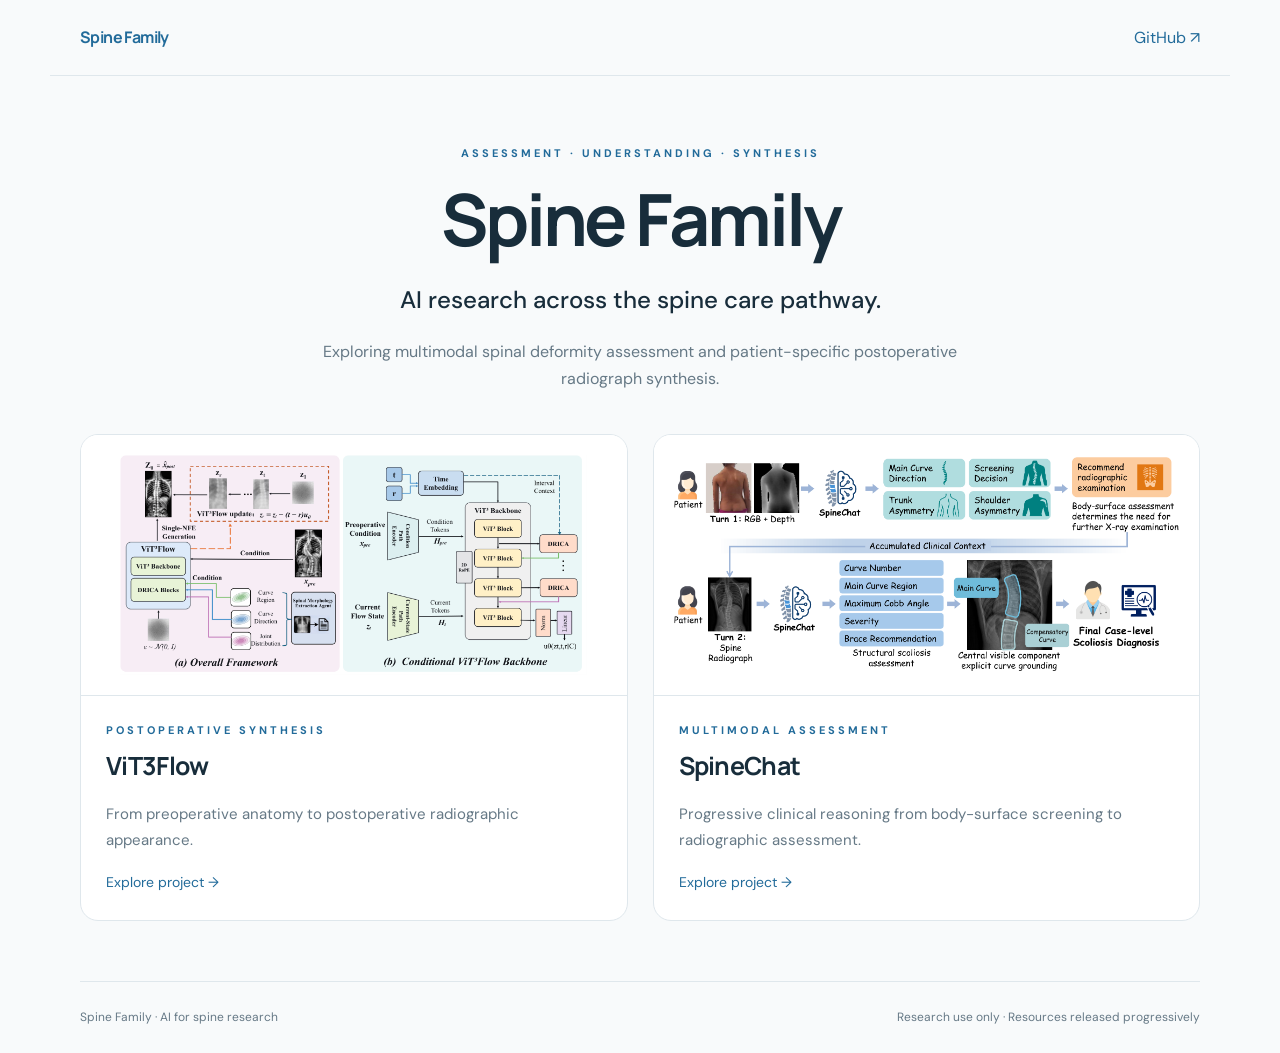
==== docs/index.html @ af9dc241 "Present Spine Family with dedicated visual project pages" ====
<!doctype html><html lang="en"><head><meta charset="utf-8"><meta name="viewport" content="width=device-width,initial-scale=1"><meta name="description" content="Spine Family — Spine Family research projects"><title>Spine Family | Spine Family</title><link rel="stylesheet" href="assets/style.css"></head><body><nav><a href="index.html"><strong>Spine Family</strong></a><a href="https://github.com/Tomry1114/Spine-Family">GitHub ↗</a></nav><main><section class="hero"><div class="eyebrow">Assessment · Understanding · Synthesis</div><h1>Spine Family</h1><p class="subtitle">AI research across the spine care pathway.</p><p class="intro">Exploring multimodal spinal deformity assessment and patient-specific postoperative radiograph synthesis.</p></section><section class="grid"><a class="card" href="vit3flow.html"><div class="card-img"><img src="assets/vit3flow.png" alt="ViT3Flow graphical abstract"></div><div class="card-copy"><div class="eyebrow">Postoperative synthesis</div><h2>ViT3Flow</h2><p>From preoperative anatomy to postoperative radiographic appearance.</p><span class="arrow">Explore project →</span></div></a><a class="card" href="spinechat.html"><div class="card-img"><img src="assets/spinechat.png" alt="SpineChat graphical abstract"></div><div class="card-copy"><div class="eyebrow">Multimodal assessment</div><h2>SpineChat</h2><p>Progressive clinical reasoning from body-surface screening to radiographic assessment.</p><span class="arrow">Explore project →</span></div></a></section></main><footer><span>Spine Family · AI for spine research</span><span>Research use only · Resources released progressively</span></footer></body></html>
---- docs/assets/style.css ----
@import url('https://fonts.googleapis.com/css2?family=DM+Sans:wght@400;500;600;700&family=Manrope:wght@400;600;700;800&display=swap');
:root{--ink:#182d3b;--muted:#667986;--line:#dfe7ec;--blue:#226b9a;--bg:#f8fafb}*{box-sizing:border-box}body{margin:0;background:var(--bg);color:var(--ink);font-family:'DM Sans',sans-serif;line-height:1.7}a{color:var(--blue);text-decoration:none}a:hover{text-decoration:underline}nav{max-width:1180px;margin:auto;padding:24px 30px;display:flex;justify-content:space-between;border-bottom:1px solid var(--line)}nav strong{font-family:Manrope,sans-serif;letter-spacing:-.6px}main{max-width:1180px;margin:auto;padding:0 30px}.hero{text-align:center;padding:68px 0 42px}.eyebrow{text-transform:uppercase;letter-spacing:3px;font-size:11px;color:var(--blue);font-weight:700}h1{font-family:Manrope,sans-serif;font-size:clamp(40px,6vw,72px);line-height:1.12;letter-spacing:-3px;margin:16px auto 22px}h2{font-family:Manrope,sans-serif;font-size:25px;letter-spacing:-.7px}.subtitle{font-size:clamp(18px,2vw,24px);line-height:1.5;max-width:850px;margin:0 auto 20px;font-weight:500}.intro{max-width:700px;margin:0 auto;color:var(--muted)}.links{display:flex;gap:10px;justify-content:center;flex-wrap:wrap;margin-top:25px}.button,.status{border:1px solid var(--line);border-radius:25px;padding:9px 20px;font-size:13px}.button{background:var(--ink);color:white}.button.secondary{background:white;color:var(--ink)}.status{color:var(--muted)}.visual{margin:10px 0 35px;background:white;border:1px solid var(--line);border-radius:18px;padding:26px}.visual img{width:100%;height:auto;display:block}.caption{font-size:12px;color:var(--muted);text-align:center;margin:15px 0 0}.details{display:grid;grid-template-columns:1.35fr 1fr;gap:55px;padding:0 10px 45px}.details p{color:var(--muted)}.facts{border-top:1px solid var(--line);padding:13px 0;display:flex;justify-content:space-between;gap:25px;font-size:14px}.facts span{color:var(--muted)}.grid{display:grid;grid-template-columns:1fr 1fr;gap:25px;padding-bottom:60px}.card{display:block;background:white;border:1px solid var(--line);border-radius:18px;overflow:hidden;color:var(--ink)}.card:hover{text-decoration:none;border-color:#8bb2ca;transform:translateY(-3px)}.card-img{height:260px;background:white;padding:20px;display:flex;align-items:center}.card-img img{width:100%;max-height:100%;object-fit:contain}.card-copy{padding:25px;border-top:1px solid var(--line)}.card-copy h2{margin:5px 0}.card-copy p{color:var(--muted);font-size:15px}.arrow{color:var(--blue);font-size:14px}footer{border-top:1px solid var(--line);max-width:1120px;margin:0 auto;padding:25px 0;color:var(--muted);font-size:12px;display:flex;justify-content:space-between;gap:25px}.authors{color:var(--muted);font-size:14px;max-width:850px;margin:auto}.note{font-size:12px;color:var(--muted)}@media(max-width:700px){main{padding:0 20px}.hero{padding-top:40px}h1{letter-spacing:-1.5px}.grid,.details{grid-template-columns:1fr;gap:20px}.visual{padding:10px;border-radius:10px}.card-img{height:200px}footer{margin:0 20px;display:block}.details{padding:0 0 30px}nav{padding:20px}.subtitle{font-size:18px}}
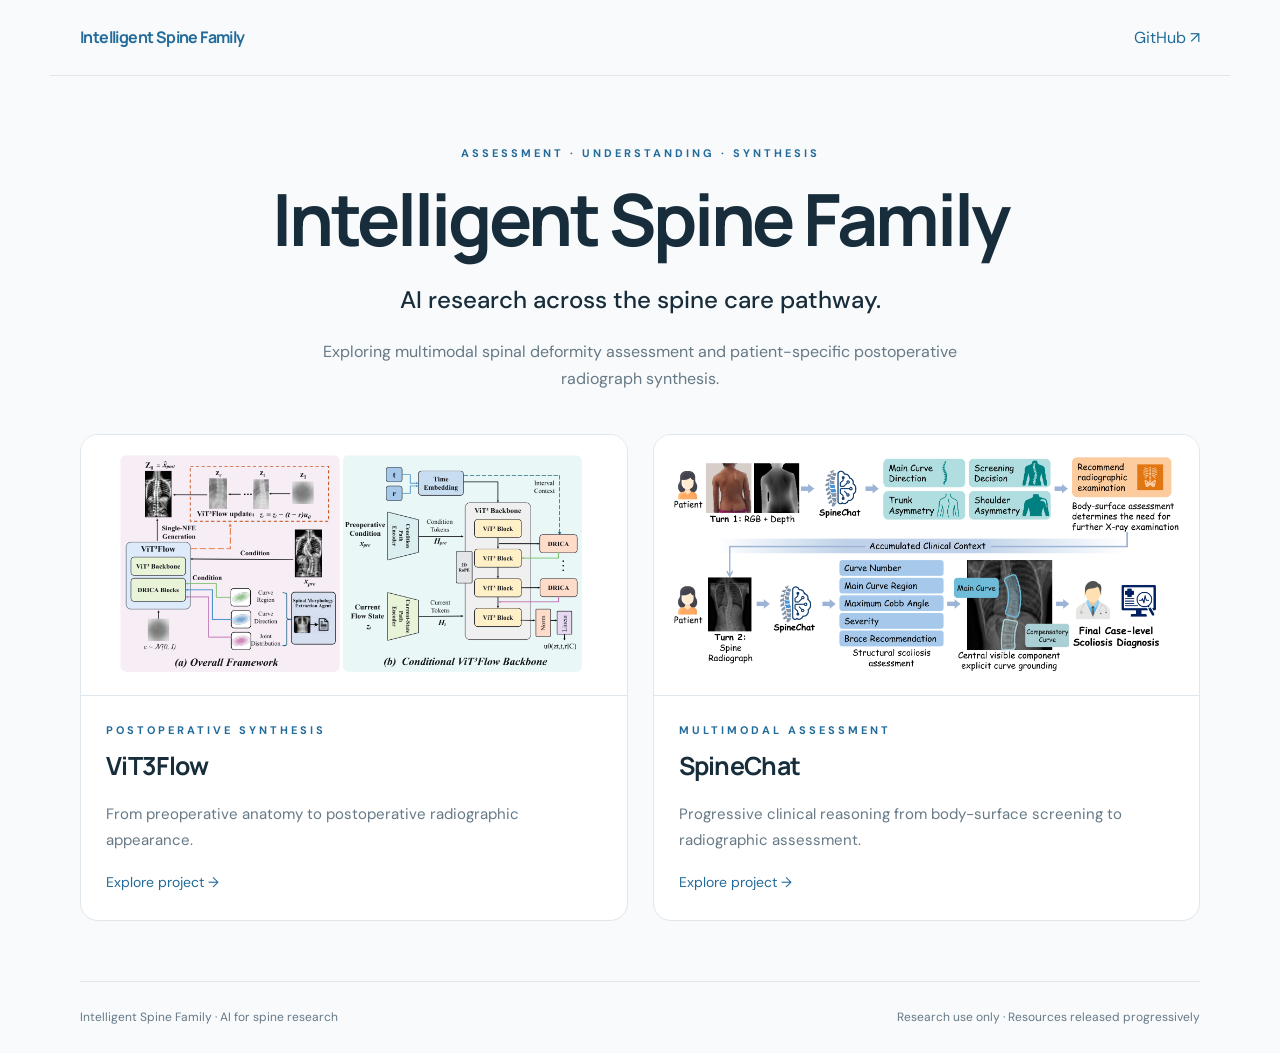
==== commit 8f1995c1: "Brand project hub as Intelligent Spine Family" ====
--- a/docs/index.html
+++ b/docs/index.html
@@ -1 +1 @@
-<!doctype html><html lang="en"><head><meta charset="utf-8"><meta name="viewport" content="width=device-width,initial-scale=1"><meta name="description" content="Spine Family — Spine Family research projects"><title>Spine Family | Spine Family</title><link rel="stylesheet" href="assets/style.css"></head><body><nav><a href="index.html"><strong>Spine Family</strong></a><a href="https://github.com/Tomry1114/Spine-Family">GitHub ↗</a></nav><main><section class="hero"><div class="eyebrow">Assessment · Understanding · Synthesis</div><h1>Spine Family</h1><p class="subtitle">AI research across the spine care pathway.</p><p class="intro">Exploring multimodal spinal deformity assessment and patient-specific postoperative radiograph synthesis.</p></section><section class="grid"><a class="card" href="vit3flow.html"><div class="card-img"><img src="assets/vit3flow.png" alt="ViT3Flow graphical abstract"></div><div class="card-copy"><div class="eyebrow">Postoperative synthesis</div><h2>ViT3Flow</h2><p>From preoperative anatomy to postoperative radiographic appearance.</p><span class="arrow">Explore project →</span></div></a><a class="card" href="spinechat.html"><div class="card-img"><img src="assets/spinechat.png" alt="SpineChat graphical abstract"></div><div class="card-copy"><div class="eyebrow">Multimodal assessment</div><h2>SpineChat</h2><p>Progressive clinical reasoning from body-surface screening to radiographic assessment.</p><span class="arrow">Explore project →</span></div></a></section></main><footer><span>Spine Family · AI for spine research</span><span>Research use only · Resources released progressively</span></footer></body></html>+<!doctype html><html lang="en"><head><meta charset="utf-8"><meta name="viewport" content="width=device-width,initial-scale=1"><meta name="description" content="Intelligent Spine Family — Intelligent Spine Family research projects"><title>Intelligent Spine Family | Intelligent Spine Family</title><link rel="stylesheet" href="assets/style.css"></head><body><nav><a href="index.html"><strong>Intelligent Spine Family</strong></a><a href="https://github.com/Tomry1114/Spine-Family">GitHub ↗</a></nav><main><section class="hero"><div class="eyebrow">Assessment · Understanding · Synthesis</div><h1>Intelligent Spine Family</h1><p class="subtitle">AI research across the spine care pathway.</p><p class="intro">Exploring multimodal spinal deformity assessment and patient-specific postoperative radiograph synthesis.</p></section><section class="grid"><a class="card" href="vit3flow.html"><div class="card-img"><img src="assets/vit3flow.png" alt="ViT3Flow graphical abstract"></div><div class="card-copy"><div class="eyebrow">Postoperative synthesis</div><h2>ViT3Flow</h2><p>From preoperative anatomy to postoperative radiographic appearance.</p><span class="arrow">Explore project →</span></div></a><a class="card" href="spinechat.html"><div class="card-img"><img src="assets/spinechat.png" alt="SpineChat graphical abstract"></div><div class="card-copy"><div class="eyebrow">Multimodal assessment</div><h2>SpineChat</h2><p>Progressive clinical reasoning from body-surface screening to radiographic assessment.</p><span class="arrow">Explore project →</span></div></a></section></main><footer><span>Intelligent Spine Family · AI for spine research</span><span>Research use only · Resources released progressively</span></footer></body></html>
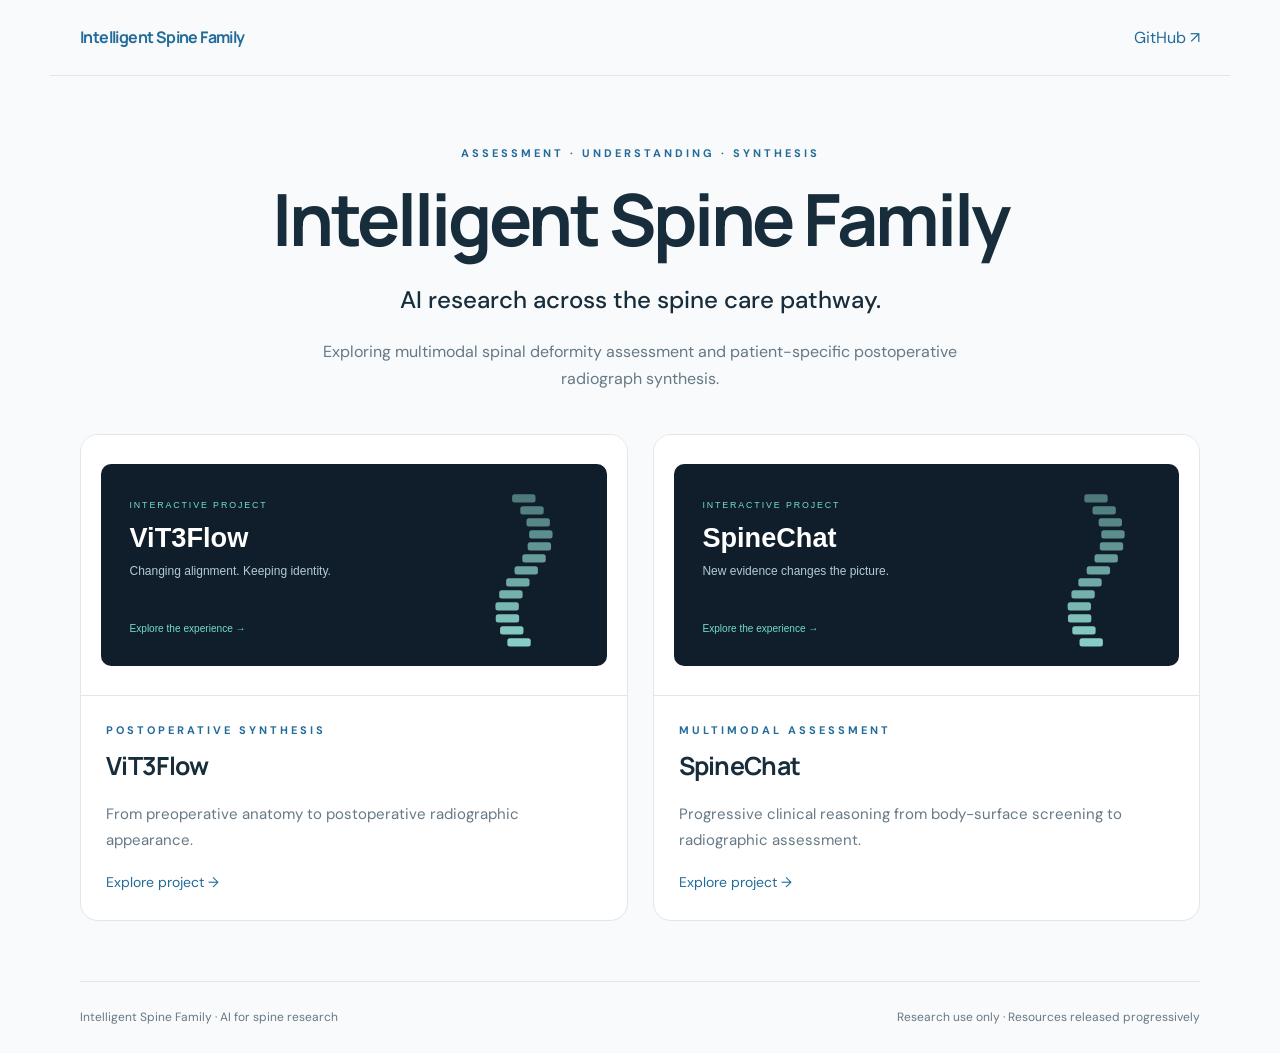
==== commit e6b3a762: "Add interactive morphology and progressive evidence experiences" ====
--- a/docs/index.html
+++ b/docs/index.html
@@ -1 +1 @@
-<!doctype html><html lang="en"><head><meta charset="utf-8"><meta name="viewport" content="width=device-width,initial-scale=1"><meta name="description" content="Intelligent Spine Family — Intelligent Spine Family research projects"><title>Intelligent Spine Family | Intelligent Spine Family</title><link rel="stylesheet" href="assets/style.css"></head><body><nav><a href="index.html"><strong>Intelligent Spine Family</strong></a><a href="https://github.com/Tomry1114/Spine-Family">GitHub ↗</a></nav><main><section class="hero"><div class="eyebrow">Assessment · Understanding · Synthesis</div><h1>Intelligent Spine Family</h1><p class="subtitle">AI research across the spine care pathway.</p><p class="intro">Exploring multimodal spinal deformity assessment and patient-specific postoperative radiograph synthesis.</p></section><section class="grid"><a class="card" href="vit3flow.html"><div class="card-img"><img src="assets/vit3flow.png" alt="ViT3Flow graphical abstract"></div><div class="card-copy"><div class="eyebrow">Postoperative synthesis</div><h2>ViT3Flow</h2><p>From preoperative anatomy to postoperative radiographic appearance.</p><span class="arrow">Explore project →</span></div></a><a class="card" href="spinechat.html"><div class="card-img"><img src="assets/spinechat.png" alt="SpineChat graphical abstract"></div><div class="card-copy"><div class="eyebrow">Multimodal assessment</div><h2>SpineChat</h2><p>Progressive clinical reasoning from body-surface screening to radiographic assessment.</p><span class="arrow">Explore project →</span></div></a></section></main><footer><span>Intelligent Spine Family · AI for spine research</span><span>Research use only · Resources released progressively</span></footer></body></html>+<!doctype html><html lang="en"><head><meta charset="utf-8"><meta name="viewport" content="width=device-width,initial-scale=1"><meta name="description" content="Intelligent Spine Family — Intelligent Spine Family research projects"><title>Intelligent Spine Family | Intelligent Spine Family</title><link rel="stylesheet" href="assets/style.css"></head><body><nav><a href="index.html"><strong>Intelligent Spine Family</strong></a><a href="https://github.com/Tomry1114/Spine-Family">GitHub ↗</a></nav><main><section class="hero"><div class="eyebrow">Assessment · Understanding · Synthesis</div><h1>Intelligent Spine Family</h1><p class="subtitle">AI research across the spine care pathway.</p><p class="intro">Exploring multimodal spinal deformity assessment and patient-specific postoperative radiograph synthesis.</p></section><section class="grid"><a class="card" href="vit3flow.html"><div class="card-img"><img src="assets/vit3flow-preview.svg" alt="ViT3Flow graphical abstract"></div><div class="card-copy"><div class="eyebrow">Postoperative synthesis</div><h2>ViT3Flow</h2><p>From preoperative anatomy to postoperative radiographic appearance.</p><span class="arrow">Explore project →</span></div></a><a class="card" href="spinechat.html"><div class="card-img"><img src="assets/spinechat-preview.svg" alt="SpineChat graphical abstract"></div><div class="card-copy"><div class="eyebrow">Multimodal assessment</div><h2>SpineChat</h2><p>Progressive clinical reasoning from body-surface screening to radiographic assessment.</p><span class="arrow">Explore project →</span></div></a></section></main><footer><span>Intelligent Spine Family · AI for spine research</span><span>Research use only · Resources released progressively</span></footer></body></html>
--- a/docs/assets/style.css
+++ b/docs/assets/style.css
@@ -1,2 +1,4 @@
 @import url('https://fonts.googleapis.com/css2?family=DM+Sans:wght@400;500;600;700&family=Manrope:wght@400;600;700;800&display=swap');
 :root{--ink:#182d3b;--muted:#667986;--line:#dfe7ec;--blue:#226b9a;--bg:#f8fafb}*{box-sizing:border-box}body{margin:0;background:var(--bg);color:var(--ink);font-family:'DM Sans',sans-serif;line-height:1.7}a{color:var(--blue);text-decoration:none}a:hover{text-decoration:underline}nav{max-width:1180px;margin:auto;padding:24px 30px;display:flex;justify-content:space-between;border-bottom:1px solid var(--line)}nav strong{font-family:Manrope,sans-serif;letter-spacing:-.6px}main{max-width:1180px;margin:auto;padding:0 30px}.hero{text-align:center;padding:68px 0 42px}.eyebrow{text-transform:uppercase;letter-spacing:3px;font-size:11px;color:var(--blue);font-weight:700}h1{font-family:Manrope,sans-serif;font-size:clamp(40px,6vw,72px);line-height:1.12;letter-spacing:-3px;margin:16px auto 22px}h2{font-family:Manrope,sans-serif;font-size:25px;letter-spacing:-.7px}.subtitle{font-size:clamp(18px,2vw,24px);line-height:1.5;max-width:850px;margin:0 auto 20px;font-weight:500}.intro{max-width:700px;margin:0 auto;color:var(--muted)}.links{display:flex;gap:10px;justify-content:center;flex-wrap:wrap;margin-top:25px}.button,.status{border:1px solid var(--line);border-radius:25px;padding:9px 20px;font-size:13px}.button{background:var(--ink);color:white}.button.secondary{background:white;color:var(--ink)}.status{color:var(--muted)}.visual{margin:10px 0 35px;background:white;border:1px solid var(--line);border-radius:18px;padding:26px}.visual img{width:100%;height:auto;display:block}.caption{font-size:12px;color:var(--muted);text-align:center;margin:15px 0 0}.details{display:grid;grid-template-columns:1.35fr 1fr;gap:55px;padding:0 10px 45px}.details p{color:var(--muted)}.facts{border-top:1px solid var(--line);padding:13px 0;display:flex;justify-content:space-between;gap:25px;font-size:14px}.facts span{color:var(--muted)}.grid{display:grid;grid-template-columns:1fr 1fr;gap:25px;padding-bottom:60px}.card{display:block;background:white;border:1px solid var(--line);border-radius:18px;overflow:hidden;color:var(--ink)}.card:hover{text-decoration:none;border-color:#8bb2ca;transform:translateY(-3px)}.card-img{height:260px;background:white;padding:20px;display:flex;align-items:center}.card-img img{width:100%;max-height:100%;object-fit:contain}.card-copy{padding:25px;border-top:1px solid var(--line)}.card-copy h2{margin:5px 0}.card-copy p{color:var(--muted);font-size:15px}.arrow{color:var(--blue);font-size:14px}footer{border-top:1px solid var(--line);max-width:1120px;margin:0 auto;padding:25px 0;color:var(--muted);font-size:12px;display:flex;justify-content:space-between;gap:25px}.authors{color:var(--muted);font-size:14px;max-width:850px;margin:auto}.note{font-size:12px;color:var(--muted)}@media(max-width:700px){main{padding:0 20px}.hero{padding-top:40px}h1{letter-spacing:-1.5px}.grid,.details{grid-template-columns:1fr;gap:20px}.visual{padding:10px;border-radius:10px}.card-img{height:200px}footer{margin:0 20px;display:block}.details{padding:0 0 30px}nav{padding:20px}.subtitle{font-size:18px}}
+
+.experience{background:#101e2b;color:#eaf4f8;border-radius:24px;overflow:hidden;margin:5px 0 55px;border:1px solid #203b4d}.experience-head{padding:30px 36px 0}.experience h2{color:white;margin:8px 0}.experience p{color:#a9c0cf}.experience .eyebrow{color:#73dacb}.demo-grid{display:grid;grid-template-columns:1.2fr 1fr;align-items:center;gap:25px;padding:10px 36px 35px}.stage{height:420px;width:100%;display:block}.control-panel{padding:15px 0}.control-panel h3{font-size:25px;font-family:Manrope,sans-serif;line-height:1.35}.control-panel p{font-size:15px}.control-panel label{display:block;font-size:12px;color:#abc1ce;margin:22px 0 8px}.control-panel input{width:100%;accent-color:#72ddce;cursor:pointer}.demo-button,.step{background:#203747;border:1px solid #3e596a;color:#eaf4f8;border-radius:9px;padding:11px 16px;cursor:pointer;font:inherit;font-size:13px}.demo-button:hover,.step:hover{background:#304f62}.demo-button:focus-visible,.step:focus-visible{outline:2px solid #72ddce;outline-offset:3px}.step[aria-pressed="true"]{background:#72ddce;color:#102a32;border-color:#72ddce}.step-row{display:flex;gap:7px;flex-wrap:wrap;margin:18px 0}.tick-row{display:flex;justify-content:space-between;font-size:11px;color:#abc1ce}.legend{display:flex;gap:20px;font-size:12px;color:#b4cad7;justify-content:center}.legend i{width:8px;height:8px;border-radius:50%;display:inline-block;margin-right:6px;background:#72ddce}.legend .prior{background:#627a93}.feature-row{display:grid;grid-template-columns:repeat(3,1fr);gap:26px;margin:0 0 50px}.feature-row article{border-top:2px solid #b6d7db;padding-top:18px}.feature-row h3{font-size:17px;line-height:1.4}.feature-row p{font-size:14px;color:var(--muted)}.section-title{margin-bottom:25px}.evidence-item{padding:14px 0;border-bottom:1px solid #304655}.evidence-item strong{display:block;font-size:14px}.evidence-item span{font-size:12px;color:#abc1ce}.evidence-bar{height:4px;background:#304655;border-radius:4px;margin-top:9px;overflow:hidden}.evidence-bar b{display:block;height:100%;background:#72ddce;transition:width .65s}.stage text{font-family:'DM Sans',sans-serif}.flow-dot{animation:breathe 3s infinite}.curve-zone{transition:opacity .7s}.state-label{font-size:11px;letter-spacing:1.5px;text-transform:uppercase;color:#72ddce}.readout{min-height:74px}.visual.architecture-removed{display:none}@keyframes breathe{50%{opacity:.4}}@media(prefers-reduced-motion:reduce){*,*::before,*::after{animation:none!important;transition:none!important}}@media(max-width:700px){.demo-grid{grid-template-columns:1fr;padding:0 22px 25px;gap:0}.experience-head{padding:25px 22px 0}.stage{height:330px}.feature-row{grid-template-columns:1fr;gap:10px}.control-panel{padding-top:0}.experience{border-radius:15px}}
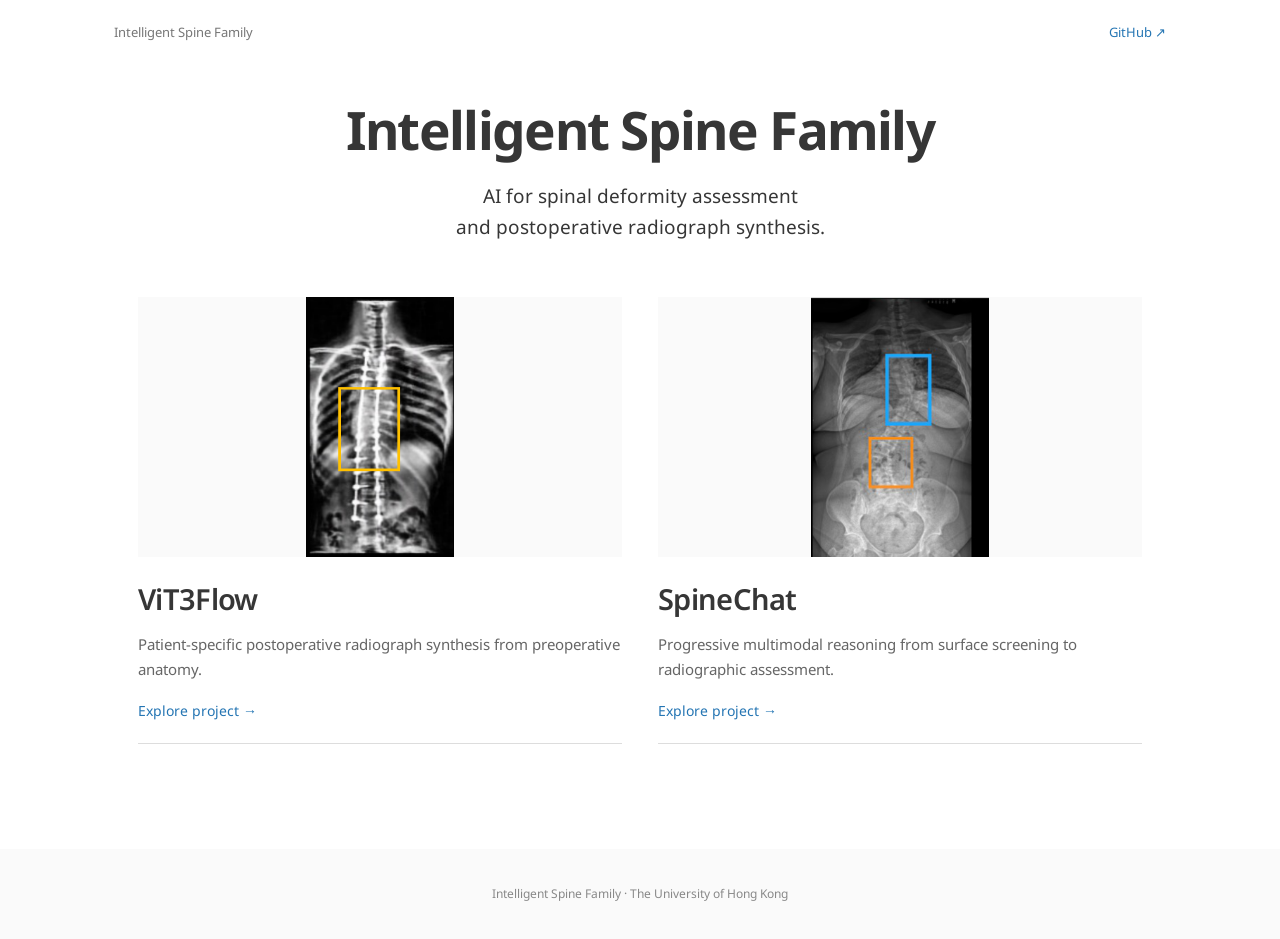
==== commit f98197bc: "Rebuild academic project pages around real radiographs and interactive comparisons" ====
--- a/docs/index.html
+++ b/docs/index.html
@@ -1 +1 @@
-<!doctype html><html lang="en"><head><meta charset="utf-8"><meta name="viewport" content="width=device-width,initial-scale=1"><meta name="description" content="Intelligent Spine Family — Intelligent Spine Family research projects"><title>Intelligent Spine Family | Intelligent Spine Family</title><link rel="stylesheet" href="assets/style.css"></head><body><nav><a href="index.html"><strong>Intelligent Spine Family</strong></a><a href="https://github.com/Tomry1114/Spine-Family">GitHub ↗</a></nav><main><section class="hero"><div class="eyebrow">Assessment · Understanding · Synthesis</div><h1>Intelligent Spine Family</h1><p class="subtitle">AI research across the spine care pathway.</p><p class="intro">Exploring multimodal spinal deformity assessment and patient-specific postoperative radiograph synthesis.</p></section><section class="grid"><a class="card" href="vit3flow.html"><div class="card-img"><img src="assets/vit3flow-preview.svg" alt="ViT3Flow graphical abstract"></div><div class="card-copy"><div class="eyebrow">Postoperative synthesis</div><h2>ViT3Flow</h2><p>From preoperative anatomy to postoperative radiographic appearance.</p><span class="arrow">Explore project →</span></div></a><a class="card" href="spinechat.html"><div class="card-img"><img src="assets/spinechat-preview.svg" alt="SpineChat graphical abstract"></div><div class="card-copy"><div class="eyebrow">Multimodal assessment</div><h2>SpineChat</h2><p>Progressive clinical reasoning from body-surface screening to radiographic assessment.</p><span class="arrow">Explore project →</span></div></a></section></main><footer><span>Intelligent Spine Family · AI for spine research</span><span>Research use only · Resources released progressively</span></footer></body></html>+<!doctype html><html lang="en"><head><meta charset="utf-8"><meta name="viewport" content="width=device-width,initial-scale=1"><title>Intelligent Spine Family</title><link rel="stylesheet" href="assets/style.css"></head><body><nav><span>Intelligent Spine Family</span><a href="https://github.com/Tomry1114/Spine-Family">GitHub ↗</a></nav><main><header class="hero"><h1>Intelligent Spine Family</h1><p class="teaser-copy">AI for spinal deformity assessment<br>and postoperative radiograph synthesis.</p></header><div class="family-grid"><a class="family-card" href="vit3flow.html"><img src="assets/cases/vit-0-2.png" alt="ViT3Flow postoperative radiograph synthesis result"><h2>ViT3Flow</h2><p>Patient-specific postoperative radiograph synthesis from preoperative anatomy.</p><span>Explore project →</span></a><a class="family-card" href="spinechat.html"><img src="assets/cases/spine-0-1.png" alt="SpineChat curve grounding on a radiograph"><h2>SpineChat</h2><p>Progressive multimodal reasoning from surface screening to radiographic assessment.</p><span>Explore project →</span></a></div></main><footer>Intelligent Spine Family · The University of Hong Kong</footer></body></html>
--- a/docs/assets/style.css
+++ b/docs/assets/style.css
@@ -1,4 +1,2 @@
-@import url('https://fonts.googleapis.com/css2?family=DM+Sans:wght@400;500;600;700&family=Manrope:wght@400;600;700;800&display=swap');
-:root{--ink:#182d3b;--muted:#667986;--line:#dfe7ec;--blue:#226b9a;--bg:#f8fafb}*{box-sizing:border-box}body{margin:0;background:var(--bg);color:var(--ink);font-family:'DM Sans',sans-serif;line-height:1.7}a{color:var(--blue);text-decoration:none}a:hover{text-decoration:underline}nav{max-width:1180px;margin:auto;padding:24px 30px;display:flex;justify-content:space-between;border-bottom:1px solid var(--line)}nav strong{font-family:Manrope,sans-serif;letter-spacing:-.6px}main{max-width:1180px;margin:auto;padding:0 30px}.hero{text-align:center;padding:68px 0 42px}.eyebrow{text-transform:uppercase;letter-spacing:3px;font-size:11px;color:var(--blue);font-weight:700}h1{font-family:Manrope,sans-serif;font-size:clamp(40px,6vw,72px);line-height:1.12;letter-spacing:-3px;margin:16px auto 22px}h2{font-family:Manrope,sans-serif;font-size:25px;letter-spacing:-.7px}.subtitle{font-size:clamp(18px,2vw,24px);line-height:1.5;max-width:850px;margin:0 auto 20px;font-weight:500}.intro{max-width:700px;margin:0 auto;color:var(--muted)}.links{display:flex;gap:10px;justify-content:center;flex-wrap:wrap;margin-top:25px}.button,.status{border:1px solid var(--line);border-radius:25px;padding:9px 20px;font-size:13px}.button{background:var(--ink);color:white}.button.secondary{background:white;color:var(--ink)}.status{color:var(--muted)}.visual{margin:10px 0 35px;background:white;border:1px solid var(--line);border-radius:18px;padding:26px}.visual img{width:100%;height:auto;display:block}.caption{font-size:12px;color:var(--muted);text-align:center;margin:15px 0 0}.details{display:grid;grid-template-columns:1.35fr 1fr;gap:55px;padding:0 10px 45px}.details p{color:var(--muted)}.facts{border-top:1px solid var(--line);padding:13px 0;display:flex;justify-content:space-between;gap:25px;font-size:14px}.facts span{color:var(--muted)}.grid{display:grid;grid-template-columns:1fr 1fr;gap:25px;padding-bottom:60px}.card{display:block;background:white;border:1px solid var(--line);border-radius:18px;overflow:hidden;color:var(--ink)}.card:hover{text-decoration:none;border-color:#8bb2ca;transform:translateY(-3px)}.card-img{height:260px;background:white;padding:20px;display:flex;align-items:center}.card-img img{width:100%;max-height:100%;object-fit:contain}.card-copy{padding:25px;border-top:1px solid var(--line)}.card-copy h2{margin:5px 0}.card-copy p{color:var(--muted);font-size:15px}.arrow{color:var(--blue);font-size:14px}footer{border-top:1px solid var(--line);max-width:1120px;margin:0 auto;padding:25px 0;color:var(--muted);font-size:12px;display:flex;justify-content:space-between;gap:25px}.authors{color:var(--muted);font-size:14px;max-width:850px;margin:auto}.note{font-size:12px;color:var(--muted)}@media(max-width:700px){main{padding:0 20px}.hero{padding-top:40px}h1{letter-spacing:-1.5px}.grid,.details{grid-template-columns:1fr;gap:20px}.visual{padding:10px;border-radius:10px}.card-img{height:200px}footer{margin:0 20px;display:block}.details{padding:0 0 30px}nav{padding:20px}.subtitle{font-size:18px}}
-
-.experience{background:#101e2b;color:#eaf4f8;border-radius:24px;overflow:hidden;margin:5px 0 55px;border:1px solid #203b4d}.experience-head{padding:30px 36px 0}.experience h2{color:white;margin:8px 0}.experience p{color:#a9c0cf}.experience .eyebrow{color:#73dacb}.demo-grid{display:grid;grid-template-columns:1.2fr 1fr;align-items:center;gap:25px;padding:10px 36px 35px}.stage{height:420px;width:100%;display:block}.control-panel{padding:15px 0}.control-panel h3{font-size:25px;font-family:Manrope,sans-serif;line-height:1.35}.control-panel p{font-size:15px}.control-panel label{display:block;font-size:12px;color:#abc1ce;margin:22px 0 8px}.control-panel input{width:100%;accent-color:#72ddce;cursor:pointer}.demo-button,.step{background:#203747;border:1px solid #3e596a;color:#eaf4f8;border-radius:9px;padding:11px 16px;cursor:pointer;font:inherit;font-size:13px}.demo-button:hover,.step:hover{background:#304f62}.demo-button:focus-visible,.step:focus-visible{outline:2px solid #72ddce;outline-offset:3px}.step[aria-pressed="true"]{background:#72ddce;color:#102a32;border-color:#72ddce}.step-row{display:flex;gap:7px;flex-wrap:wrap;margin:18px 0}.tick-row{display:flex;justify-content:space-between;font-size:11px;color:#abc1ce}.legend{display:flex;gap:20px;font-size:12px;color:#b4cad7;justify-content:center}.legend i{width:8px;height:8px;border-radius:50%;display:inline-block;margin-right:6px;background:#72ddce}.legend .prior{background:#627a93}.feature-row{display:grid;grid-template-columns:repeat(3,1fr);gap:26px;margin:0 0 50px}.feature-row article{border-top:2px solid #b6d7db;padding-top:18px}.feature-row h3{font-size:17px;line-height:1.4}.feature-row p{font-size:14px;color:var(--muted)}.section-title{margin-bottom:25px}.evidence-item{padding:14px 0;border-bottom:1px solid #304655}.evidence-item strong{display:block;font-size:14px}.evidence-item span{font-size:12px;color:#abc1ce}.evidence-bar{height:4px;background:#304655;border-radius:4px;margin-top:9px;overflow:hidden}.evidence-bar b{display:block;height:100%;background:#72ddce;transition:width .65s}.stage text{font-family:'DM Sans',sans-serif}.flow-dot{animation:breathe 3s infinite}.curve-zone{transition:opacity .7s}.state-label{font-size:11px;letter-spacing:1.5px;text-transform:uppercase;color:#72ddce}.readout{min-height:74px}.visual.architecture-removed{display:none}@keyframes breathe{50%{opacity:.4}}@media(prefers-reduced-motion:reduce){*,*::before,*::after{animation:none!important;transition:none!important}}@media(max-width:700px){.demo-grid{grid-template-columns:1fr;padding:0 22px 25px;gap:0}.experience-head{padding:25px 22px 0}.stage{height:330px}.feature-row{grid-template-columns:1fr;gap:10px}.control-panel{padding-top:0}.experience{border-radius:15px}}
+@import url('https://fonts.googleapis.com/css2?family=Google+Sans:wght@400;500;700&family=Noto+Sans:wght@400;500;600;700;800&display=swap');
+*{box-sizing:border-box}body{margin:0;background:#fff;color:#363636;font-family:'Noto Sans',Arial,sans-serif;line-height:1.65}a{color:#2475b3;text-decoration:none}a:hover{color:#164c76}nav{max-width:1100px;margin:auto;padding:22px 24px;display:flex;justify-content:space-between;font-size:13px;color:#777}main{max-width:1060px;margin:auto;padding:0 28px}.hero{text-align:center;padding:34px 0 30px}h1{font-size:clamp(36px,4.5vw,53px);font-weight:700;line-height:1.17;letter-spacing:-1.7px;margin:0 auto 20px;max-width:1030px}.project-name{color:#276b90}.authors{font-size:17px;color:#2475b3;max-width:920px;margin:0 auto 8px;line-height:1.9}.affiliations{font-size:14px;color:#666;margin:10px auto}.links{display:flex;gap:9px;justify-content:center;flex-wrap:wrap;margin:22px 0 10px}.pill{background:#363636;color:white;border:0;border-radius:30px;padding:9px 20px;font:inherit;font-size:14px;display:inline-block}.pill:hover{color:white;background:#555}.pill.pending{background:#eee;color:#777}.teaser{text-align:center;margin:5px 0 45px}.teaser-copy{max-width:850px;margin:18px auto 0;font-size:19px;line-height:1.6}.paper-section{padding:35px 0;border-top:1px solid #ededed}h2{text-align:center;font-size:29px;line-height:1.3;font-weight:600;margin:0 0 20px;letter-spacing:-.7px}.section-copy{max-width:820px;margin:0 auto 26px;color:#555;text-align:center;font-size:16px}.abstract{max-width:820px;margin:auto;text-align:justify;font-size:16px}.case-tabs{display:flex;justify-content:center;gap:9px;margin:24px 0 20px;flex-wrap:wrap}button{cursor:pointer}button:focus-visible,a:focus-visible,input:focus-visible{outline:3px solid #78acd0;outline-offset:4px}.case-tab{border:1px solid #ddd;border-radius:7px;background:white;color:#555;padding:9px 18px;font:inherit;font-size:13px}.case-tab[aria-pressed="true"]{background:#edf4f8;border-color:#7bafcf;color:#185f8f}.triptych{display:grid;grid-template-columns:repeat(3,1fr);gap:13px;max-width:700px;margin:auto}.image-panel{min-width:0;text-align:center}.image-panel img{display:block;width:100%;height:325px;object-fit:contain;background:#070707}.image-label{display:block;font-size:13px;letter-spacing:.3px;margin:10px 0}.image-label.ours{color:#2171a1;font-weight:700}.case-caption{font-size:12px;color:#777;margin:14px auto;text-align:center;max-width:800px}.compare-shell{max-width:420px;margin:auto}.compare{position:relative;width:100%;height:460px;overflow:hidden;background:black;--pos:50%}.compare img{width:100%;height:100%;object-fit:fill;display:block}.compare .over{position:absolute;inset:0;clip-path:inset(0 calc(100% - var(--pos)) 0 0)}.compare:after{content:'';position:absolute;left:var(--pos);top:0;bottom:0;width:2px;background:white;pointer-events:none}.handle{position:absolute;top:48%;left:var(--pos);transform:translate(-50%,-50%);width:38px;height:38px;background:white;border-radius:50%;display:grid;place-items:center;color:#333;box-shadow:0 1px 8px #0005;pointer-events:none}.compare input{position:absolute;inset:0;width:100%;height:100%;opacity:0;cursor:ew-resize;margin:0;z-index:3}.compare-label{display:flex;justify-content:space-between;font-size:13px;margin:10px 0}.comparison-grid{display:grid;grid-template-columns:1fr 1fr;gap:55px;align-items:center;max-width:880px;margin:auto}.context h3{font-size:22px;font-weight:600}.context p{font-size:15px;color:#666}.baseline-tabs{display:flex;gap:7px;flex-wrap:wrap;margin:16px 0}.baseline-tabs button{font-size:12px;padding:7px 10px}.figure{margin:25px auto;text-align:center}.figure img{width:100%;height:auto}.figure.narrow{max-width:570px}.figure figcaption{font-size:12px;color:#777;max-width:830px;margin:13px auto}.highlights{display:grid;grid-template-columns:repeat(3,1fr);gap:28px;margin:30px auto 10px;max-width:900px}.highlights h3{font-size:16px;margin:7px 0}.highlights p{font-size:14px;color:#666}.highlights span{color:#297ca5;font-size:12px;font-weight:700;letter-spacing:1px}.resource-line{text-align:center;font-size:14px;color:#777}.family-grid{display:grid;grid-template-columns:1fr 1fr;gap:36px;padding:25px 0 65px}.family-card{color:#363636;border-bottom:1px solid #ddd;padding-bottom:20px}.family-card img{width:100%;height:260px;object-fit:contain;background:#fafafa}.family-card h2{text-align:left;margin:15px 0 5px}.family-card p{font-size:15px;color:#666}.family-card span{font-size:14px;color:#2475b3}footer{padding:35px 24px;text-align:center;font-size:12px;color:#888;background:#fafafa;margin-top:40px}img{max-width:100%}@media(max-width:700px){main{padding:0 18px}.hero{padding-top:20px}h1{font-size:33px;letter-spacing:-1px}.authors{font-size:15px}.triptych{gap:6px}.image-panel img{height:240px}.image-label{font-size:11px}.teaser-copy{font-size:16px}.comparison-grid,.family-grid{grid-template-columns:1fr;gap:20px}.compare{height:420px}.highlights{grid-template-columns:1fr;gap:10px}.abstract{text-align:left}.paper-section{padding:28px 0}h2{font-size:25px}.context h3{font-size:20px}.family-card img{height:220px}}@media(prefers-reduced-motion:reduce){*{scroll-behavior:auto!important;transition:none!important}}
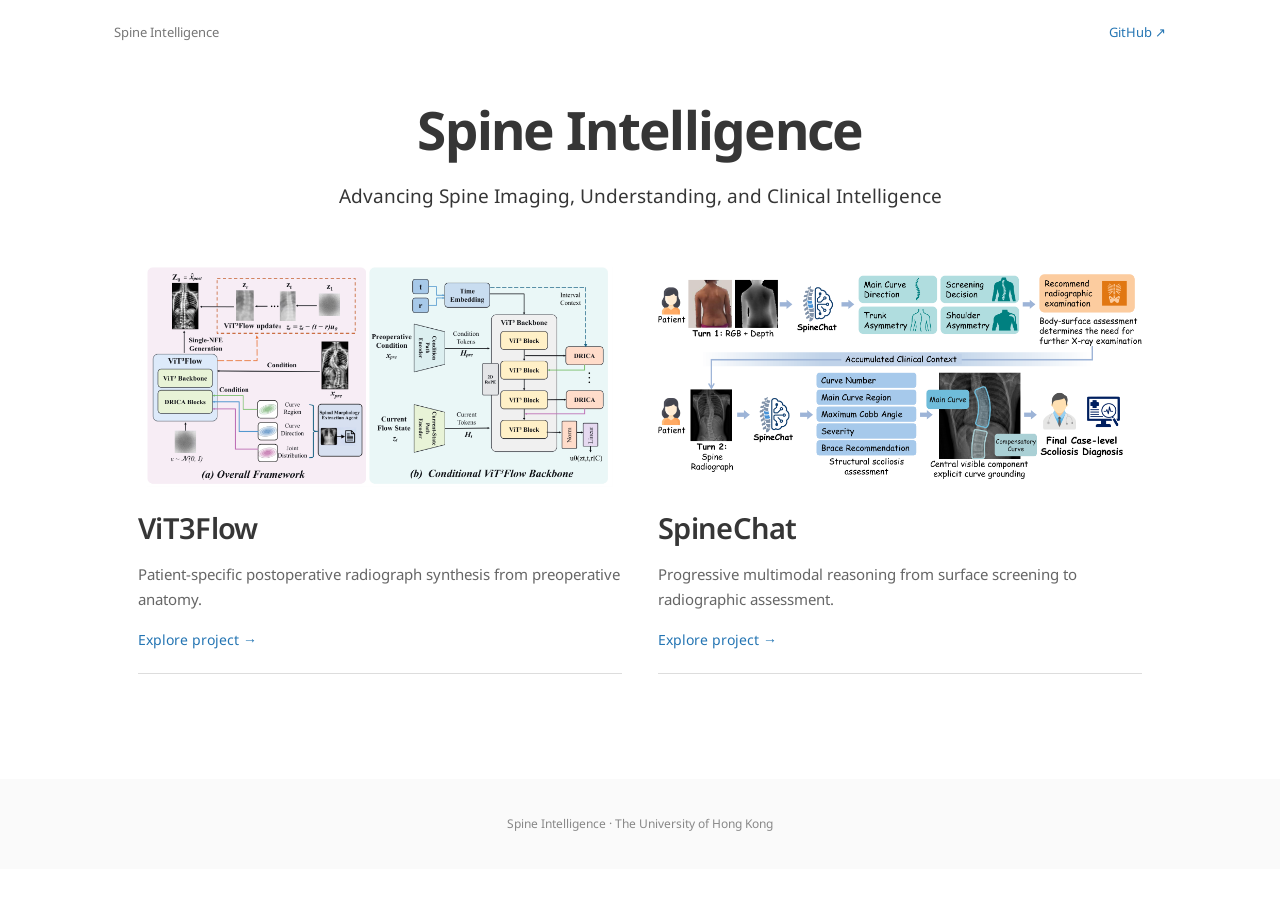
==== commit b5a0be3a: "Rebrand as Spine Intelligence and add dataset contributions" ====
--- a/docs/index.html
+++ b/docs/index.html
@@ -1 +1 @@
-<!doctype html><html lang="en"><head><meta charset="utf-8"><meta name="viewport" content="width=device-width,initial-scale=1"><title>Intelligent Spine Family</title><link rel="stylesheet" href="assets/style.css"></head><body><nav><span>Intelligent Spine Family</span><a href="https://github.com/Tomry1114/Spine-Family">GitHub ↗</a></nav><main><header class="hero"><h1>Intelligent Spine Family</h1><p class="teaser-copy">AI for spinal deformity assessment<br>and postoperative radiograph synthesis.</p></header><div class="family-grid"><a class="family-card" href="vit3flow.html"><img src="assets/cases/vit-0-2.png" alt="ViT3Flow postoperative radiograph synthesis result"><h2>ViT3Flow</h2><p>Patient-specific postoperative radiograph synthesis from preoperative anatomy.</p><span>Explore project →</span></a><a class="family-card" href="spinechat.html"><img src="assets/cases/spine-0-1.png" alt="SpineChat curve grounding on a radiograph"><h2>SpineChat</h2><p>Progressive multimodal reasoning from surface screening to radiographic assessment.</p><span>Explore project →</span></a></div></main><footer>Intelligent Spine Family · The University of Hong Kong</footer></body></html>+<!doctype html><html lang="en"><head><meta charset="utf-8"><meta name="viewport" content="width=device-width,initial-scale=1"><title>Spine Intelligence</title><link rel="stylesheet" href="assets/style.css"></head><body><nav><span>Spine Intelligence</span><a href="https://github.com/Tomry1114/Spine-Family">GitHub ↗</a></nav><main><header class="hero"><h1>Spine Intelligence</h1><p class="teaser-copy">Advancing Spine Imaging, Understanding, and Clinical Intelligence</p></header><div class="family-grid"><a class="family-card" href="vit3flow.html"><img src="assets/vit3flow.png" alt="ViT3Flow graphical abstract"><h2>ViT3Flow</h2><p>Patient-specific postoperative radiograph synthesis from preoperative anatomy.</p><span>Explore project →</span></a><a class="family-card" href="spinechat.html"><img src="assets/spinechat.png" alt="SpineChat graphical abstract"><h2>SpineChat</h2><p>Progressive multimodal reasoning from surface screening to radiographic assessment.</p><span>Explore project →</span></a></div></main><footer>Spine Intelligence · The University of Hong Kong</footer></body></html>
--- a/docs/assets/style.css
+++ b/docs/assets/style.css
@@ -1,2 +1,25 @@
 @import url('https://fonts.googleapis.com/css2?family=Google+Sans:wght@400;500;700&family=Noto+Sans:wght@400;500;600;700;800&display=swap');
 *{box-sizing:border-box}body{margin:0;background:#fff;color:#363636;font-family:'Noto Sans',Arial,sans-serif;line-height:1.65}a{color:#2475b3;text-decoration:none}a:hover{color:#164c76}nav{max-width:1100px;margin:auto;padding:22px 24px;display:flex;justify-content:space-between;font-size:13px;color:#777}main{max-width:1060px;margin:auto;padding:0 28px}.hero{text-align:center;padding:34px 0 30px}h1{font-size:clamp(36px,4.5vw,53px);font-weight:700;line-height:1.17;letter-spacing:-1.7px;margin:0 auto 20px;max-width:1030px}.project-name{color:#276b90}.authors{font-size:17px;color:#2475b3;max-width:920px;margin:0 auto 8px;line-height:1.9}.affiliations{font-size:14px;color:#666;margin:10px auto}.links{display:flex;gap:9px;justify-content:center;flex-wrap:wrap;margin:22px 0 10px}.pill{background:#363636;color:white;border:0;border-radius:30px;padding:9px 20px;font:inherit;font-size:14px;display:inline-block}.pill:hover{color:white;background:#555}.pill.pending{background:#eee;color:#777}.teaser{text-align:center;margin:5px 0 45px}.teaser-copy{max-width:850px;margin:18px auto 0;font-size:19px;line-height:1.6}.paper-section{padding:35px 0;border-top:1px solid #ededed}h2{text-align:center;font-size:29px;line-height:1.3;font-weight:600;margin:0 0 20px;letter-spacing:-.7px}.section-copy{max-width:820px;margin:0 auto 26px;color:#555;text-align:center;font-size:16px}.abstract{max-width:820px;margin:auto;text-align:justify;font-size:16px}.case-tabs{display:flex;justify-content:center;gap:9px;margin:24px 0 20px;flex-wrap:wrap}button{cursor:pointer}button:focus-visible,a:focus-visible,input:focus-visible{outline:3px solid #78acd0;outline-offset:4px}.case-tab{border:1px solid #ddd;border-radius:7px;background:white;color:#555;padding:9px 18px;font:inherit;font-size:13px}.case-tab[aria-pressed="true"]{background:#edf4f8;border-color:#7bafcf;color:#185f8f}.triptych{display:grid;grid-template-columns:repeat(3,1fr);gap:13px;max-width:700px;margin:auto}.image-panel{min-width:0;text-align:center}.image-panel img{display:block;width:100%;height:325px;object-fit:contain;background:#070707}.image-label{display:block;font-size:13px;letter-spacing:.3px;margin:10px 0}.image-label.ours{color:#2171a1;font-weight:700}.case-caption{font-size:12px;color:#777;margin:14px auto;text-align:center;max-width:800px}.compare-shell{max-width:420px;margin:auto}.compare{position:relative;width:100%;height:460px;overflow:hidden;background:black;--pos:50%}.compare img{width:100%;height:100%;object-fit:fill;display:block}.compare .over{position:absolute;inset:0;clip-path:inset(0 calc(100% - var(--pos)) 0 0)}.compare:after{content:'';position:absolute;left:var(--pos);top:0;bottom:0;width:2px;background:white;pointer-events:none}.handle{position:absolute;top:48%;left:var(--pos);transform:translate(-50%,-50%);width:38px;height:38px;background:white;border-radius:50%;display:grid;place-items:center;color:#333;box-shadow:0 1px 8px #0005;pointer-events:none}.compare input{position:absolute;inset:0;width:100%;height:100%;opacity:0;cursor:ew-resize;margin:0;z-index:3}.compare-label{display:flex;justify-content:space-between;font-size:13px;margin:10px 0}.comparison-grid{display:grid;grid-template-columns:1fr 1fr;gap:55px;align-items:center;max-width:880px;margin:auto}.context h3{font-size:22px;font-weight:600}.context p{font-size:15px;color:#666}.baseline-tabs{display:flex;gap:7px;flex-wrap:wrap;margin:16px 0}.baseline-tabs button{font-size:12px;padding:7px 10px}.figure{margin:25px auto;text-align:center}.figure img{width:100%;height:auto}.figure.narrow{max-width:570px}.figure figcaption{font-size:12px;color:#777;max-width:830px;margin:13px auto}.highlights{display:grid;grid-template-columns:repeat(3,1fr);gap:28px;margin:30px auto 10px;max-width:900px}.highlights h3{font-size:16px;margin:7px 0}.highlights p{font-size:14px;color:#666}.highlights span{color:#297ca5;font-size:12px;font-weight:700;letter-spacing:1px}.resource-line{text-align:center;font-size:14px;color:#777}.family-grid{display:grid;grid-template-columns:1fr 1fr;gap:36px;padding:25px 0 65px}.family-card{color:#363636;border-bottom:1px solid #ddd;padding-bottom:20px}.family-card img{width:100%;height:260px;object-fit:contain;background:#fafafa}.family-card h2{text-align:left;margin:15px 0 5px}.family-card p{font-size:15px;color:#666}.family-card span{font-size:14px;color:#2475b3}footer{padding:35px 24px;text-align:center;font-size:12px;color:#888;background:#fafafa;margin-top:40px}img{max-width:100%}@media(max-width:700px){main{padding:0 18px}.hero{padding-top:20px}h1{font-size:33px;letter-spacing:-1px}.authors{font-size:15px}.triptych{gap:6px}.image-panel img{height:240px}.image-label{font-size:11px}.teaser-copy{font-size:16px}.comparison-grid,.family-grid{grid-template-columns:1fr;gap:20px}.compare{height:420px}.highlights{grid-template-columns:1fr;gap:10px}.abstract{text-align:left}.paper-section{padding:28px 0}h2{font-size:25px}.context h3{font-size:20px}.family-card img{height:220px}}@media(prefers-reduced-motion:reduce){*{scroll-behavior:auto!important;transition:none!important}}
+
+/* Shared architecture and comparison presentation on both project pages. */
+.method-section{padding-top:42px;padding-bottom:38px}
+.method-figure{width:100%;max-width:none;margin:26px auto 0}
+.method-figure a{display:block}
+.method-figure img{display:block;width:100%;height:auto;object-fit:contain}
+.method-figure figcaption a{display:inline}
+.methods-scroll{width:100%;overflow-x:auto;overscroll-behavior-x:contain;padding:2px 0 12px;scrollbar-width:thin;scrollbar-color:#b7c7d1 #f1f3f4}
+.methods-grid{display:flex;flex-flow:row nowrap;width:max-content;min-width:100%;align-items:flex-start;gap:12px}
+.method-cell{flex:0 0 auto;margin:0;display:flex;flex-direction:column;align-items:center}
+.method-cell img{display:block;width:auto;max-width:none;height:280px;object-fit:contain;background:#070707}
+.method-cell figcaption{width:100%;height:30px;line-height:20px;padding-top:8px;text-align:center;font-size:12px;white-space:nowrap}
+.method-cell.featured figcaption{color:#216f9c;font-weight:700}
+.method-cell.featured{border:0;outline:0;box-shadow:none}
+[data-project][aria-busy="true"] .case-tabs{opacity:.65}
+@media(max-width:700px){.method-section{padding-top:30px;padding-bottom:28px}.method-figure{margin-top:20px}.method-cell img{height:250px}.methods-grid{gap:10px}.method-cell figcaption{font-size:11px}}
+
+/* Dataset contributions and graphical-abstract project previews. */
+.dataset-copy{max-width:820px;margin:0 auto;font-size:16px;color:#555}
+.dataset-copy p{margin:0 0 18px}
+.family-card img{width:100%;height:auto;aspect-ratio:2.2 / 1;object-fit:contain;background:#fff}
+.authors sup{font-size:.7em;vertical-align:super;line-height:0}
+@media(max-width:700px){.family-card img{height:auto}.dataset-copy{font-size:15px}}
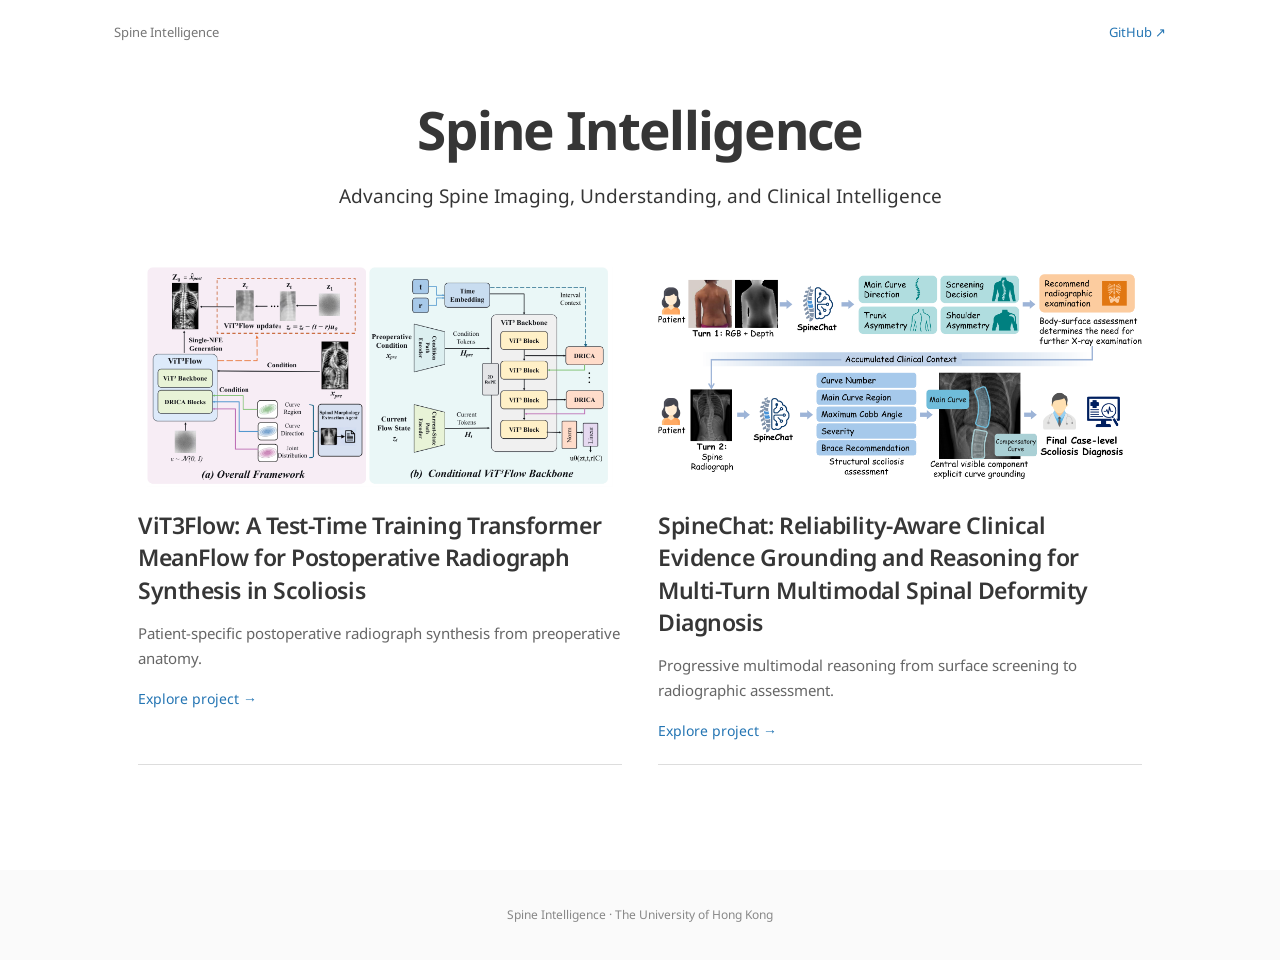
==== commit 0fbef7a8: "Display full paper titles on project overview cards" ====
--- a/docs/index.html
+++ b/docs/index.html
@@ -1 +1 @@
-<!doctype html><html lang="en"><head><meta charset="utf-8"><meta name="viewport" content="width=device-width,initial-scale=1"><title>Spine Intelligence</title><link rel="stylesheet" href="assets/style.css"></head><body><nav><span>Spine Intelligence</span><a href="https://github.com/Tomry1114/Spine-Family">GitHub ↗</a></nav><main><header class="hero"><h1>Spine Intelligence</h1><p class="teaser-copy">Advancing Spine Imaging, Understanding, and Clinical Intelligence</p></header><div class="family-grid"><a class="family-card" href="vit3flow.html"><img src="assets/vit3flow.png" alt="ViT3Flow graphical abstract"><h2>ViT3Flow</h2><p>Patient-specific postoperative radiograph synthesis from preoperative anatomy.</p><span>Explore project →</span></a><a class="family-card" href="spinechat.html"><img src="assets/spinechat.png" alt="SpineChat graphical abstract"><h2>SpineChat</h2><p>Progressive multimodal reasoning from surface screening to radiographic assessment.</p><span>Explore project →</span></a></div></main><footer>Spine Intelligence · The University of Hong Kong</footer></body></html>+<!doctype html><html lang="en"><head><meta charset="utf-8"><meta name="viewport" content="width=device-width,initial-scale=1"><title>Spine Intelligence</title><link rel="stylesheet" href="assets/style.css"></head><body><nav><span>Spine Intelligence</span><a href="https://github.com/Tomry1114/Spine-Family">GitHub ↗</a></nav><main><header class="hero"><h1>Spine Intelligence</h1><p class="teaser-copy">Advancing Spine Imaging, Understanding, and Clinical Intelligence</p></header><div class="family-grid"><a class="family-card" href="vit3flow.html"><img src="assets/vit3flow.png" alt="ViT3Flow graphical abstract"><h2>ViT3Flow: A Test-Time Training Transformer MeanFlow for Postoperative Radiograph Synthesis in Scoliosis</h2><p>Patient-specific postoperative radiograph synthesis from preoperative anatomy.</p><span>Explore project →</span></a><a class="family-card" href="spinechat.html"><img src="assets/spinechat.png" alt="SpineChat graphical abstract"><h2>SpineChat: Reliability-Aware Clinical Evidence Grounding and Reasoning for Multi-Turn Multimodal Spinal Deformity Diagnosis</h2><p>Progressive multimodal reasoning from surface screening to radiographic assessment.</p><span>Explore project →</span></a></div></main><footer>Spine Intelligence · The University of Hong Kong</footer></body></html>
--- a/docs/assets/style.css
+++ b/docs/assets/style.css
@@ -23,3 +23,5 @@
 .family-card img{width:100%;height:auto;aspect-ratio:2.2 / 1;object-fit:contain;background:#fff}
 .authors sup{font-size:.7em;vertical-align:super;line-height:0}
 @media(max-width:700px){.family-card img{height:auto}.dataset-copy{font-size:15px}}
+
+.family-card h2{font-size:23px;line-height:1.4;letter-spacing:-.45px;overflow-wrap:break-word}@media(max-width:700px){.family-card h2{font-size:21px}}
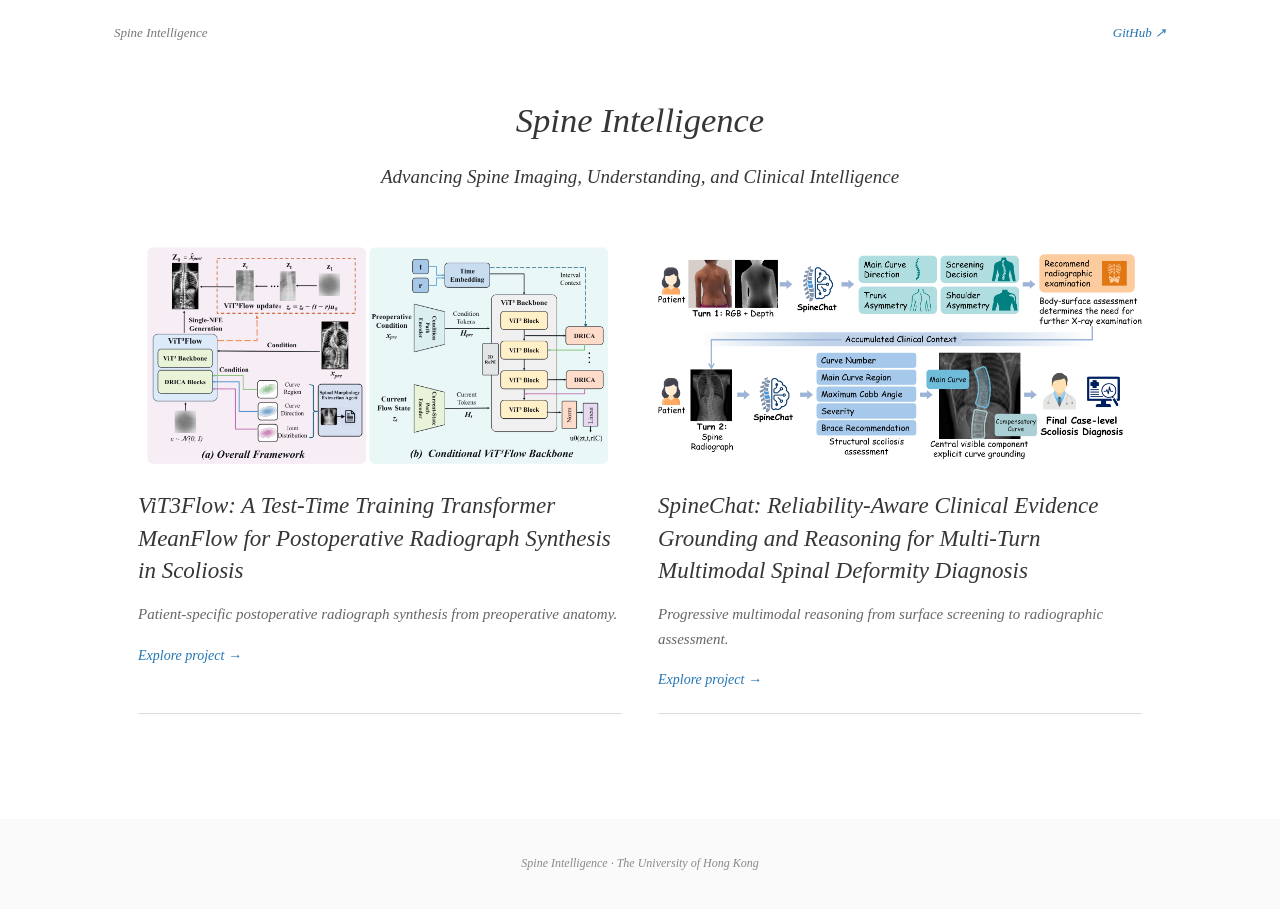
==== commit 426095cf: "Unify Roman italic typography and migrate to Spine-Intelligence repository" ====
--- a/docs/index.html
+++ b/docs/index.html
@@ -1 +1 @@
-<!doctype html><html lang="en"><head><meta charset="utf-8"><meta name="viewport" content="width=device-width,initial-scale=1"><title>Spine Intelligence</title><link rel="stylesheet" href="assets/style.css"></head><body><nav><span>Spine Intelligence</span><a href="https://github.com/Tomry1114/Spine-Family">GitHub ↗</a></nav><main><header class="hero"><h1>Spine Intelligence</h1><p class="teaser-copy">Advancing Spine Imaging, Understanding, and Clinical Intelligence</p></header><div class="family-grid"><a class="family-card" href="vit3flow.html"><img src="assets/vit3flow.png" alt="ViT3Flow graphical abstract"><h2>ViT3Flow: A Test-Time Training Transformer MeanFlow for Postoperative Radiograph Synthesis in Scoliosis</h2><p>Patient-specific postoperative radiograph synthesis from preoperative anatomy.</p><span>Explore project →</span></a><a class="family-card" href="spinechat.html"><img src="assets/spinechat.png" alt="SpineChat graphical abstract"><h2>SpineChat: Reliability-Aware Clinical Evidence Grounding and Reasoning for Multi-Turn Multimodal Spinal Deformity Diagnosis</h2><p>Progressive multimodal reasoning from surface screening to radiographic assessment.</p><span>Explore project →</span></a></div></main><footer>Spine Intelligence · The University of Hong Kong</footer></body></html>+<!doctype html><html lang="en"><head><meta charset="utf-8"><meta name="viewport" content="width=device-width,initial-scale=1"><title>Spine Intelligence</title><link rel="stylesheet" href="assets/style.css"></head><body class="project-index"><nav><span>Spine Intelligence</span><a href="https://github.com/Tomry1114/Spine-Intelligence">GitHub ↗</a></nav><main><header class="hero"><h1>Spine Intelligence</h1><p class="teaser-copy">Advancing Spine Imaging, Understanding, and Clinical Intelligence</p></header><div class="family-grid"><a class="family-card" href="vit3flow.html"><img src="assets/vit3flow.png" alt="ViT3Flow graphical abstract"><h2>ViT3Flow: A Test-Time Training Transformer MeanFlow for Postoperative Radiograph Synthesis in Scoliosis</h2><p>Patient-specific postoperative radiograph synthesis from preoperative anatomy.</p><span>Explore project →</span></a><a class="family-card" href="spinechat.html"><img src="assets/spinechat.png" alt="SpineChat graphical abstract"><h2>SpineChat: Reliability-Aware Clinical Evidence Grounding and Reasoning for Multi-Turn Multimodal Spinal Deformity Diagnosis</h2><p>Progressive multimodal reasoning from surface screening to radiographic assessment.</p><span>Explore project →</span></a></div></main><footer>Spine Intelligence · The University of Hong Kong</footer></body></html>
--- a/docs/assets/style.css
+++ b/docs/assets/style.css
@@ -25,3 +25,15 @@
 @media(max-width:700px){.family-card img{height:auto}.dataset-copy{font-size:15px}}
 
 .family-card h2{font-size:23px;line-height:1.4;letter-spacing:-.45px;overflow-wrap:break-word}@media(max-width:700px){.family-card h2{font-size:21px}}
+
+/* Compact Roman italic titles for both paper project pages. */
+.paper-project .hero h1{font-family:"Times New Roman",Times,serif;font-style:italic;font-weight:400;font-size:clamp(29px,2.7vw,36px);line-height:1.22;letter-spacing:0;max-width:1000px;text-wrap:balance}
+@media(max-width:700px){.paper-project .hero h1{font-size:29px;line-height:1.22}}
+
+/* Consistent Roman italic typography for the index and author affiliations. */
+.project-index,.paper-project .authors,.paper-project .affiliations,.paper-project footer{font-family:"Times New Roman",Times,serif;font-style:italic;font-weight:400}
+.project-index .hero h1{font-family:"Times New Roman",Times,serif;font-style:italic;font-weight:400;font-size:clamp(29px,2.7vw,36px);line-height:1.22;letter-spacing:0}
+.project-index .family-card h2{font-family:"Times New Roman",Times,serif;font-style:italic;font-weight:400;letter-spacing:0}
+.paper-project .authors{font-size:19px}
+.paper-project .affiliations{font-size:16px;line-height:1.55;max-width:900px}
+@media(max-width:700px){.paper-project .authors{font-size:17px}.paper-project .affiliations{font-size:15px}}
